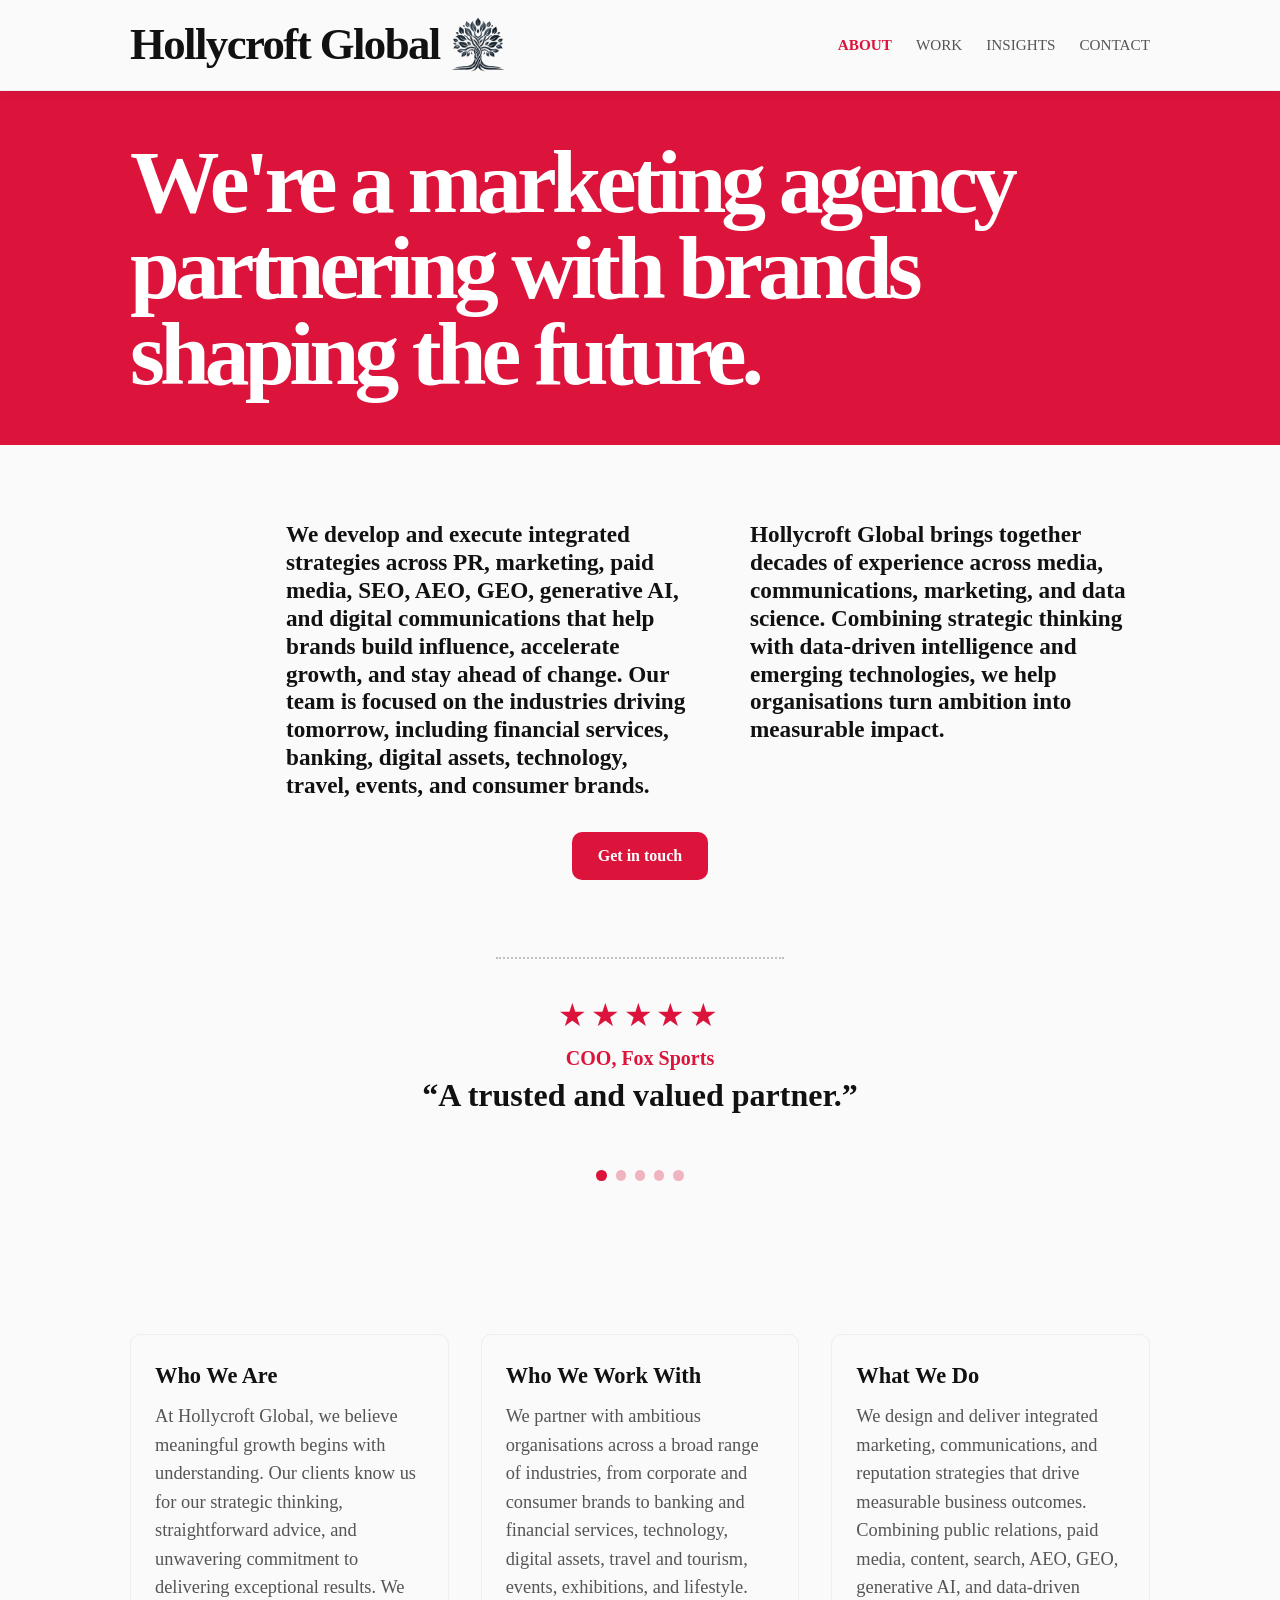
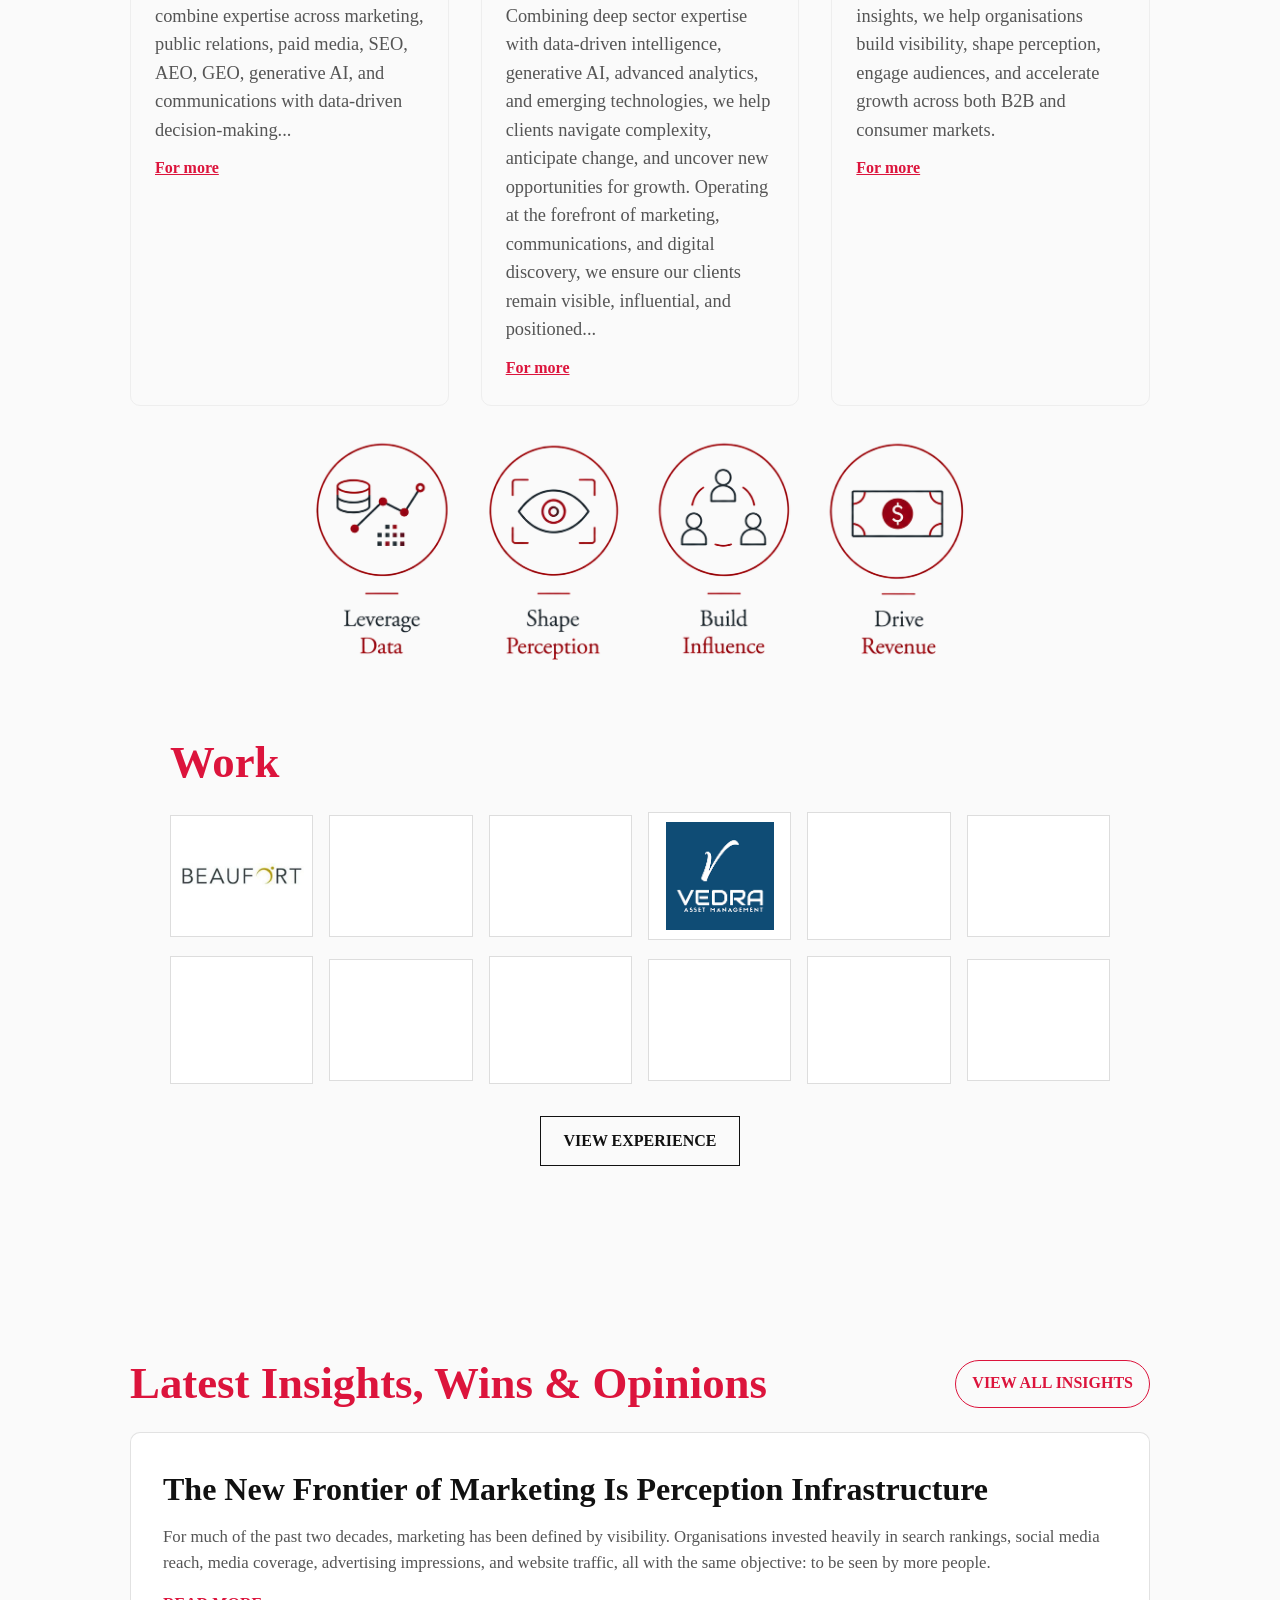
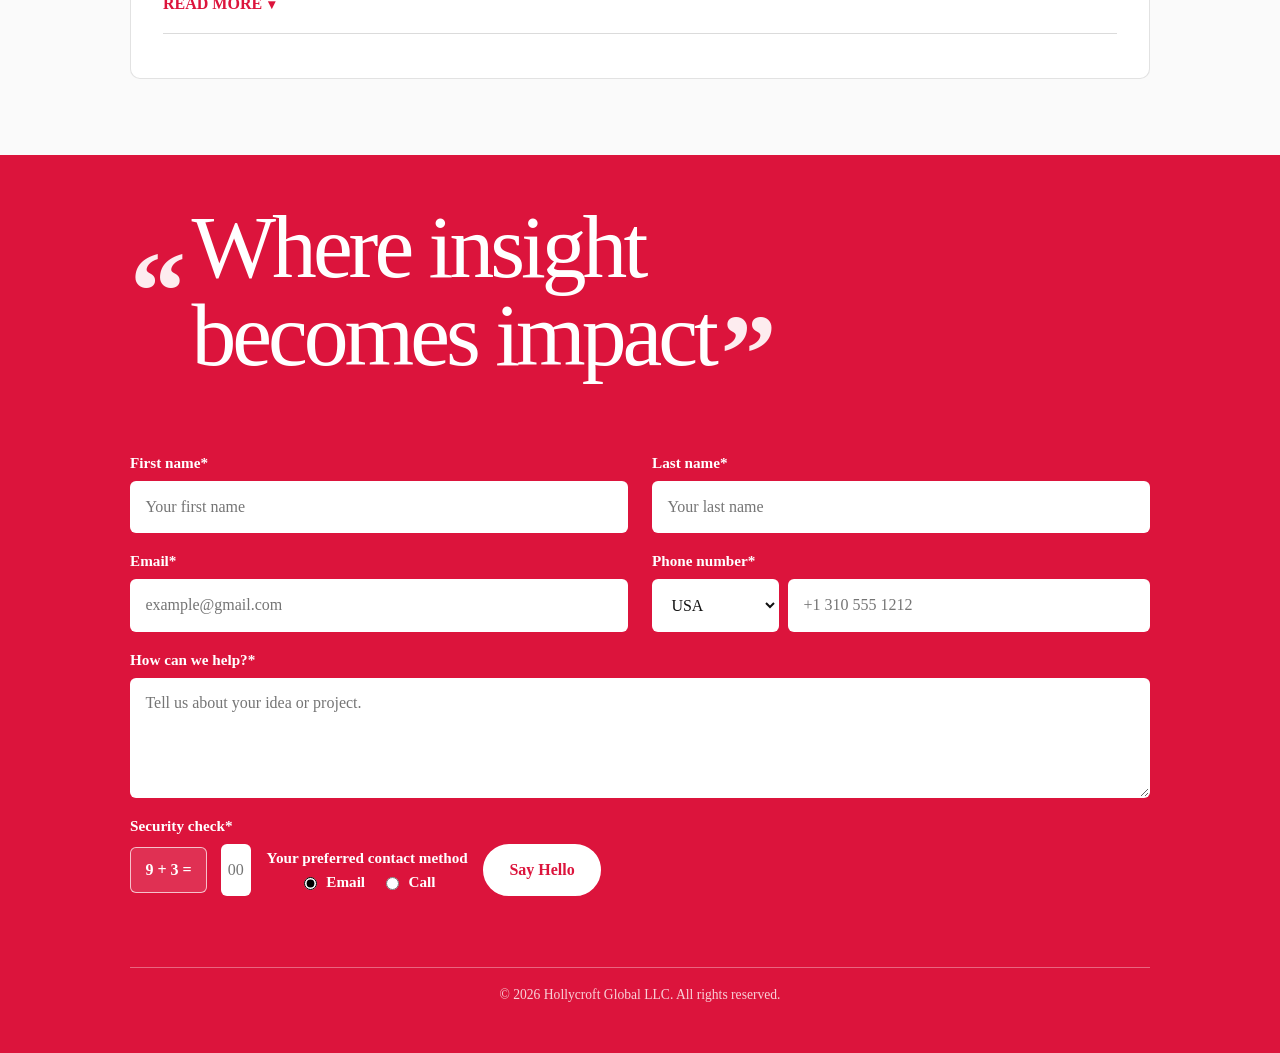
==== hollycroft-global-offline-code v.2/index.html @ d640f694 "Add files via upload" ====
<!doctype html>
<html lang="en">
<head>
  <meta charset="utf-8" />
  <meta name="viewport" content="width=device-width, initial-scale=1, viewport-fit=cover" />
  <meta name="referrer" content="strict-origin-when-cross-origin" />
  <meta http-equiv="X-Content-Type-Options" content="nosniff" />
  <meta http-equiv="Content-Security-Policy" content="default-src 'self'; script-src 'self'; style-src 'self' https://fonts.googleapis.com; font-src https://fonts.gstatic.com; img-src 'self' data:; connect-src 'self'; object-src 'none'; base-uri 'self'; form-action 'self'; frame-src 'none'; worker-src 'none';" />
  <meta name="robots" content="index,follow" />
  <title>Hollycroft Global</title>
  <meta name="description" content="Hollycroft Global is a marketing agency partnering with brands shaping the future." data-meta-content="pageDescription" />
  <link rel="preconnect" href="https://fonts.googleapis.com" />
  <link rel="preconnect" href="https://fonts.gstatic.com" crossorigin />
  <link href="https://fonts.googleapis.com/css2?family=Cormorant+Garamond:ital,wght@0,400;0,500;0,600;0,700;1,400;1,500;1,600;1,700&display=swap" rel="stylesheet" />

  <link rel="stylesheet" href="site.css" />
</head>
<body>

  <!-- ============ HEADER ============ -->
  <header class="site-header">
    <div class="container">
      <a href="#" class="wordmark">
        <span data-content="brandName">Hollycroft Global</span>
        <img class="wordmark-tree" src="tree-logo.png" alt="" />
      </a>
      <nav class="nav" aria-label="Primary">
        <a href="#top" data-content="nav.about" data-section-link="top">ABOUT</a>
        <a href="#work" data-content="nav.work" data-section-link="work">WORK</a>
        <a href="#insights" data-content="nav.insights" data-section-link="insights">INSIGHTS</a>
        <a href="#contact" data-content="nav.contact" data-section-link="contact">CONTACT</a>
      </nav>
    </div>
  </header>

  <!-- ============ HERO ============ -->
  <section class="section hero" id="top">
    <p class="hero-lead" data-content="hero.lead">We're a marketing agency partnering with brands shaping the future.</p>
    <div class="container">
      <div class="hero-details">
        <p data-content="hero.detailOne">We develop and execute integrated strategies across PR, marketing, paid media, SEO, AEO, GEO, generative AI, and digital communications that help brands build influence, accelerate growth, and stay ahead of change. Our team is focused on the industries driving tomorrow, including financial services, banking, digital assets, technology, travel, events, and consumer brands.</p>
        <p data-content="hero.detailTwo">Hollycroft Global brings together decades of experience across media, communications, marketing, and data science. Combining strategic thinking with data-driven intelligence and emerging technologies, we help organisations turn ambition into measurable impact.</p>
      </div>
      <a class="btn" href="#contact" data-content="buttons.getInTouch">Get in touch</a>
    </div>
  </section>

  <!-- ============ REVIEWS ============ -->
  <section class="section reviews" aria-label="Client reviews">
    <div class="review-viewport">
      <div class="review-track">
        <article class="review" data-review-index="0">
          <div class="review-stars" aria-label="5 out of 5 stars">★★★★★</div>
          <p class="review-attribution" data-review-field="attribution">COO, Fox Sports</p>
          <p class="review-text" data-review-field="quote">&ldquo;A trusted and valued partner.&rdquo;</p>
        </article>

        <article class="review" data-review-index="1">
          <div class="review-stars" aria-label="5 out of 5 stars">★★★★★</div>
          <p class="review-attribution" data-review-field="attribution">CEO, Bites Baking School</p>
          <p class="review-text" data-review-field="quote">&ldquo;Hollycroft Global elevated our brand exponentially through smart strategy and flawless execution.&rdquo;</p>
        </article>

        <article class="review" data-review-index="2">
          <div class="review-stars" aria-label="5 out of 5 stars">★★★★★</div>
          <p class="review-attribution" data-review-field="attribution">Global Sales Director, Maritim Hotels</p>
          <p class="review-text" data-review-field="quote">&ldquo;The gold standard in strategic communication.&rdquo;</p>
        </article>

        <article class="review" data-review-index="3">
          <div class="review-stars" aria-label="5 out of 5 stars">★★★★★</div>
          <p class="review-attribution" data-review-field="attribution">CMO, Uhuru Design</p>
          <p class="review-text" data-review-field="quote">&ldquo;They opened doors we couldn't have opened on our own.&rdquo;</p>
        </article>

        <article class="review" data-review-index="4">
          <div class="review-stars" aria-label="5 out of 5 stars">★★★★★</div>
          <p class="review-attribution" data-review-field="attribution">Founder, Celebration Creation</p>
          <p class="review-text" data-review-field="quote">&ldquo;We've worked with several agencies. Hollycroft Global is the best by far.&rdquo;</p>
        </article>
      </div>
    </div>

    <div class="review-dots" aria-label="Choose a review">
      <button class="review-dot" type="button" aria-label="Show review 1" aria-current="true"></button>
      <button class="review-dot" type="button" aria-label="Show review 2" aria-current="false"></button>
      <button class="review-dot" type="button" aria-label="Show review 3" aria-current="false"></button>
      <button class="review-dot" type="button" aria-label="Show review 4" aria-current="false"></button>
      <button class="review-dot" type="button" aria-label="Show review 5" aria-current="false"></button>
    </div>
  </section>

  <!-- ============ FEATURES (optional — delete this whole section if not needed) ============ -->
  <section class="section features">
    <div class="container">
      <div class="grid">
        <div class="card" data-card-index="0">
          <h3 data-card-field="title">Who We Are</h3>
          <p data-card-field="copy">At Hollycroft Global, we believe meaningful growth begins with understanding. Our clients know us for our strategic thinking, straightforward advice, and unwavering commitment to delivering exceptional results. We combine expertise across marketing, public relations, paid media, SEO, AEO, GEO, generative AI, and communications with data-driven decision-making...</p>
          <a class="card-more" href="#contact" data-content="buttons.forMore">For more</a>
        </div>
        <div class="card" data-card-index="1">
          <h3 data-card-field="title">Who We Work With</h3>
          <p data-card-field="copy">We partner with ambitious organisations across a broad range of industries, from corporate and consumer brands to banking and financial services, technology, digital assets, travel and tourism, events, exhibitions, and lifestyle. Combining deep sector expertise with data-driven intelligence, generative AI, advanced analytics, and emerging technologies, we help clients navigate complexity, anticipate change, and uncover new opportunities for growth. Operating at the forefront of marketing, communications, and digital discovery, we ensure our clients remain visible, influential, and positioned...</p>
          <a class="card-more" href="#contact" data-content="buttons.forMore">For more</a>
        </div>
        <div class="card" data-card-index="2">
          <h3 data-card-field="title">What We Do</h3>
          <p data-card-field="copy">We design and deliver integrated marketing, communications, and reputation strategies that drive measurable business outcomes. Combining public relations, paid media, content, search, AEO, GEO, generative AI, and data-driven insights, we help organisations build visibility, shape perception, engage audiences, and accelerate growth across both B2B and consumer markets.</p>
          <a class="card-more" href="#contact" data-content="buttons.forMore">For more</a>
        </div>
      </div>
    </div>
  </section>

  <!-- ============ STRATEGY GRAPHIC ============ -->
  <section class="strategy-graphic" aria-label="How Hollycroft Global creates impact">
    <img src="strategy-pillars.png" alt="Leverage Data, Shape Perception, Build Influence, Drive Revenue" />
  </section>

  <!-- ============ WORK LOGOS ============ -->
  <section class="section work-showcase" id="work" aria-labelledby="work-showcase-title">
    <div class="container">
      <div class="work-card">
        <h2 class="work-heading" id="work-showcase-title" data-content="work.heading">Work</h2>
        <div class="brand-grid" id="brand-grid" aria-label="Selected brand logos"></div>
        <button class="experience-toggle" id="experience-toggle" type="button" aria-expanded="false" aria-controls="brand-grid" data-content="buttons.viewExperience" hidden>VIEW EXPERIENCE</button>
      </div>

      <div class="case-studies-card">
        <div class="case-studies-grid" id="case-studies-grid" aria-label="Case study thumbnails"></div>
      </div>
    </div>
  </section>

  <!-- ============ INSIGHTS ============ -->
  <section class="section insights" id="insights">
    <div class="container">
      <div class="insights-header">
        <h2 class="insights-heading" data-content="insights.heading">Latest insights, wins &amp; opinions</h2>
        <button class="insights-pill insights-toggle" type="button" aria-expanded="false" aria-controls="insights-list" data-content="buttons.viewAllInsights">VIEW ALL INSIGHTS</button>
      </div>

      <div class="insights-list" id="insights-list">
        <article class="insights-card" data-insight-index="0">
          <h3 data-insight-field="title"></h3>
          <p data-insight-field="preview"></p>
          <p class="insights-expanded" id="insight-1" data-insight-field="expanded" hidden></p>
          <button class="insights-more" type="button" aria-expanded="false" aria-controls="insight-1" data-read-more-button>READ MORE</button>
          <div class="insights-meta" data-insight-field="meta"></div>
        </article>

        <article class="insights-card additional-insight" data-insight-index="1" hidden>
          <h3 data-insight-field="title"></h3>
          <p data-insight-field="preview"></p>
          <p class="insights-expanded" id="insight-2" data-insight-field="expanded" hidden></p>
          <button class="insights-more" type="button" aria-expanded="false" aria-controls="insight-2" data-read-more-button>READ MORE</button>
          <div class="insights-meta" data-insight-field="meta"></div>
        </article>

        <article class="insights-card additional-insight" data-insight-index="2" hidden>
          <h3 data-insight-field="title"></h3>
          <p data-insight-field="preview"></p>
          <p class="insights-expanded" id="insight-3" data-insight-field="expanded" hidden></p>
          <button class="insights-more" type="button" aria-expanded="false" aria-controls="insight-3" data-read-more-button>READ MORE</button>
          <div class="insights-meta" data-insight-field="meta"></div>
        </article>

        <article class="insights-card additional-insight" data-insight-index="3" hidden>
          <h3 data-insight-field="title"></h3>
          <p data-insight-field="preview"></p>
          <p class="insights-expanded" id="insight-4" data-insight-field="expanded" hidden></p>
          <button class="insights-more" type="button" aria-expanded="false" aria-controls="insight-4" data-read-more-button>READ MORE</button>
          <div class="insights-meta" data-insight-field="meta"></div>
        </article>

        <article class="insights-card additional-insight" data-insight-index="4" hidden>
          <h3 data-insight-field="title"></h3>
          <p data-insight-field="preview"></p>
          <p class="insights-expanded" id="insight-5" data-insight-field="expanded" hidden></p>
          <button class="insights-more" type="button" aria-expanded="false" aria-controls="insight-5" data-read-more-button>READ MORE</button>
          <div class="insights-meta" data-insight-field="meta"></div>
        </article>
      </div>
    </div>
  </section>

  <!-- ============ FOOTER ============ -->
  <footer class="site-footer" id="contact">
    <div class="container">
      <div class="contact-quote">
        <span class="quote-mark" aria-hidden="true">&ldquo;</span>
        <h2 class="contact-heading"><span data-content="contact.headingLineOne">Where insight</span><br /><span data-content="contact.headingLineTwo">becomes impact</span></h2>
        <span class="quote-mark quote-close" aria-hidden="true">&rdquo;</span>
      </div>

      <form class="contact-form" name="contact" method="post" action="/thank-you.html" data-netlify="true" netlify-honeypot="website">
        <input type="hidden" name="form-name" value="contact" />
        <div class="form-field honeypot-field" aria-hidden="true">
          <label for="website">Website</label>
          <input id="website" name="website" type="text" tabindex="-1" autocomplete="off" />
        </div>

        <div class="form-field">
          <label for="first-name" data-content="contact.firstNameLabel">First name*</label>
          <input id="first-name" name="first-name" type="text" autocomplete="given-name" placeholder="Your first name" data-placeholder-content="contact.firstNamePlaceholder" maxlength="80" required />
        </div>

        <div class="form-field">
          <label for="last-name" data-content="contact.lastNameLabel">Last name*</label>
          <input id="last-name" name="last-name" type="text" autocomplete="family-name" placeholder="Your last name" data-placeholder-content="contact.lastNamePlaceholder" maxlength="80" required />
        </div>

        <div class="form-field">
          <label for="email" data-content="contact.emailLabel">Email*</label>
          <input id="email" name="email" type="email" autocomplete="email" placeholder="example@gmail.com" data-placeholder-content="contact.emailPlaceholder" maxlength="254" required />
        </div>

        <div class="form-field">
          <label for="phone" data-content="contact.phoneLabel">Phone number*</label>
          <div class="phone-row">
            <label class="screen-reader-text" for="phone-country" data-content="contact.phoneCountryLabel">Country</label>
            <select id="phone-country" name="phone-country" aria-label="Phone country">
              <option value="USA" data-content="contact.phoneUsaOption">USA</option>
              <option value="UK" data-content="contact.phoneUkOption">UK</option>
            </select>
            <input id="phone" name="phone" type="tel" autocomplete="tel" placeholder="+1 310 555 1212" data-placeholder-content="contact.phonePlaceholder" maxlength="40" required />
          </div>
        </div>

        <div class="form-field form-field-full">
          <label for="message" data-content="contact.messageLabel">How can we help?*</label>
          <textarea id="message" name="message" placeholder="Tell us about your idea or project." data-placeholder-content="contact.messagePlaceholder" maxlength="5000" required></textarea>
        </div>

        <div class="form-field captcha-field">
          <label for="captcha-answer" data-content="contact.captchaLabel">Security check*</label>
          <div class="captcha-row">
            <span class="captcha-question" id="captcha-question" aria-live="polite"></span>
            <input class="captcha-answer" id="captcha-answer" name="security-check" type="tel" inputmode="numeric" pattern="[0-9]{1,2}" maxlength="2" size="2" autocomplete="off" placeholder="00" data-placeholder-content="contact.captchaPlaceholder" required />
            <div class="contact-actions">
              <fieldset class="contact-method">
                <legend data-content="contact.preferredMethodLabel">Your preferred contact method</legend>
                <label><input type="radio" name="preferred-contact-method" value="email" checked /> <span data-content="contact.emailOption">Email</span></label>
                <label><input type="radio" name="preferred-contact-method" value="call" /> <span data-content="contact.callOption">Call</span></label>
              </fieldset>

              <button class="contact-submit" id="contact-submit" type="button" data-content="buttons.submit">Say Hello</button>
            </div>
          </div>
          <p class="captcha-error" id="captcha-error" hidden data-content="contact.captchaError">Please answer the security check correctly.</p>
        </div>

        <p class="form-status" id="form-status" role="status" aria-live="polite"></p>
      </form>

      <p class="footer-meta">&copy; <span id="year"></span> <span data-content="legalName">Hollycroft Global LLC</span>. All rights reserved.</p>
    </div>
  </footer>

  <script src="site-content.js" defer></script>
  <script src="app.js" defer></script>
</body>
</html>
---- hollycroft-global-offline-code v.2/site.css ----
/* =========================================================
   DESIGN TOKENS — change these to re-skin the whole page.
   ========================================================= */
:root {
  --bg:            #fafafa;
  --ink:           #111111;
  --muted:         #555555;
  --accent:        #dc143c;   /* crimson */
  --accent-hover:  #a8102f;
  --footer-bg:     #dc143c;   /* crimson */
  --footer-ink:    #ffffff;
  --max-width:     1100px;
  --pad-x:         clamp(1rem, 4vw, 2.5rem);
  --radius:        10px;
  --font:          "Cormorant Garamond", Garamond, Georgia, serif;
}

/* =========================================================
   RESET / BASE
   ========================================================= */
*, *::before, *::after { box-sizing: border-box; }
html, body { margin: 0; padding: 0; }
html { -webkit-text-size-adjust: 100%; scroll-behavior: smooth; }
[id] { scroll-margin-top: 6.5rem; }
body {
  font-family: var(--font);
  color: var(--ink);
  background: var(--bg);
  line-height: 1.55;
  min-height: 100vh;
  display: flex;
  flex-direction: column;
  overflow-x: hidden;
}
img { max-width: 100%; height: auto; display: block; }
a { color: inherit; }
.screen-reader-text {
  position: absolute;
  width: 1px;
  height: 1px;
  padding: 0;
  margin: -1px;
  overflow: hidden;
  clip: rect(0, 0, 0, 0);
  white-space: nowrap;
  border: 0;
}

/* Reusable centered container */
.container {
  width: 100%;
  max-width: var(--max-width);
  margin: 0 auto;
  padding-left: var(--pad-x);
  padding-right: var(--pad-x);
}

/* Full-bleed section helper (color fills 100% viewport width) */
.section {
  width: 100%;
  padding-top: clamp(2.5rem, 6vw, 5rem);
  padding-bottom: clamp(2.5rem, 6vw, 5rem);
}

/* =========================================================
   HEADER / NAV  (remove the whole <header> to delete)
   ========================================================= */
.site-header {
  position: sticky;
  top: 0;
  z-index: 1000;
  width: 100%;
  padding: 1rem 0;
  border-bottom: 1px solid #eee;
  background: var(--bg);
  box-shadow: 0 2px 10px rgba(17, 17, 17, 0.06);
}
.site-header .container {
  display: flex;
  align-items: center;
  justify-content: space-between;
  gap: 1rem;
  flex-wrap: wrap;
}
.wordmark {
  display: inline-flex;
  align-items: center;
  gap: 0.6rem;
  font-weight: 700;
  font-size: clamp(1.75rem, 4vw, 2.8rem);
  letter-spacing: -0.035em;
  line-height: 1;
  text-decoration: none;
}
.wordmark-tree {
  width: clamp(2.4rem, 5vw, 3.6rem);
  height: auto;
  flex: 0 0 auto;
}
.nav {
  display: flex;
  gap: clamp(0.75rem, 2vw, 1.5rem);
  flex-wrap: wrap;
}
.nav a {
  text-decoration: none;
  color: var(--muted);
  font-size: 0.95rem;
}
.nav a:hover { color: var(--accent); }
.nav a[aria-current="location"] {
  color: var(--accent);
  font-weight: 700;
}

/* =========================================================
   HERO  (remove the whole <section class="hero"> to delete)
   ========================================================= */
.hero-lead {
  margin: 0;
  padding: clamp(1.5rem, 4vw, 3rem) max(var(--pad-x), calc((100vw - var(--max-width)) / 2 + var(--pad-x)));
  color: #fff;
  background: var(--accent);
  font-size: clamp(3rem, 7vw, 6.2rem);
  font-weight: 600;
  letter-spacing: -0.055em;
  line-height: 0.96;
}
.hero { padding-top: 0; }
.hero-details {
  display: grid;
  grid-template-columns: repeat(2, minmax(0, 1fr));
  gap: clamp(1.5rem, 5vw, 4rem);
  max-width: 54rem;
  margin: clamp(2.5rem, 6vw, 5rem) 0 0 auto;
}
.hero-details p {
  margin: 0;
  color: var(--ink);
  font-size: clamp(1.15rem, 2vw, 1.45rem);
  font-weight: 600;
  line-height: 1.2;
}
.hero .btn {
  display: table;
  margin: 2rem auto 0;
}
.btn {
  display: inline-block;
  background: var(--accent);
  color: #fff;
  text-decoration: none;
  padding: 0.9rem 1.6rem;
  border-radius: var(--radius);
  font-weight: 600;
  font-size: 1rem;
  transition: background-color 0.15s ease;
  min-height: 44px;       /* touch target */
  line-height: 1.2;
}
.btn:hover, .btn:focus-visible { background: var(--accent-hover); }
.btn:focus-visible { outline: 3px solid #000; outline-offset: 2px; }

/* =========================================================
   REVIEWS
   ========================================================= */
.reviews {
  overflow: hidden;
  padding-top: 0;
  text-align: center;
}
.reviews::before {
  content: "";
  display: block;
  width: min(18rem, 70%);
  margin: 0 auto clamp(1.5rem, 4vw, 2.5rem);
  border-top: 2px dotted rgba(17, 17, 17, 0.25);
}
.review-viewport { overflow: hidden; }
.review-track {
  display: flex;
  transition: transform 0.65s ease;
}
.review {
  flex: 0 0 100%;
  padding: 0 var(--pad-x);
}
.review-stars {
  margin-bottom: 0.75rem;
  color: var(--accent);
  font-size: clamp(1.5rem, 4vw, 2rem);
  letter-spacing: 0.12em;
  line-height: 1;
}
.review-attribution {
  margin: 0 auto 0.35rem;
  color: var(--accent);
  font-size: clamp(1rem, 2.4vw, 1.25rem);
  font-weight: 700;
}
.review-text {
  max-width: 52rem;
  margin: 0 auto;
  font-size: clamp(1.45rem, 3.5vw, 2rem);
  font-weight: 700;
  line-height: 1.05;
}
.review-dots {
  display: flex;
  justify-content: center;
  gap: 0.55rem;
  margin-top: 1.5rem;
}
.review-dot {
  width: 0.65rem;
  height: 0.65rem;
  border: 0;
  border-radius: 50%;
  padding: 0;
  background: rgba(220, 20, 60, 0.3);
  cursor: pointer;
}
.review-dot[aria-current="true"] { background: var(--accent); }
.review-dot:focus-visible {
  outline: 2px solid var(--accent);
  outline-offset: 3px;
}

/* =========================================================
   FEATURES  (remove the whole <section class="features"> to delete)
   ========================================================= */
.features { background: var(--bg); }
.features { padding-bottom: 0; }
.grid {
  display: grid;
  grid-template-columns: repeat(auto-fit, minmax(min(260px, 100%), 1fr));
  gap: clamp(1rem, 3vw, 2rem);
}
.card {
  background: var(--bg);
  border: 1px solid #eee;
  border-radius: var(--radius);
  padding: 1.5rem;
}
.card h3 { margin: 0 0 0.5rem; font-size: 1.4rem; }
.card p  { margin: 0; color: var(--muted); font-size: 1.15rem; }
.card p + p { margin-top: 1rem; }
.card-more {
  display: inline-block;
  margin-top: 0.75rem;
  color: var(--accent);
  font-weight: 700;
}
.strategy-graphic {
  width: 100%;
  padding: 0 var(--pad-x) 1rem;
  background: var(--bg);
}
.strategy-graphic img {
  width: 100%;
  max-width: 700px;
  height: auto;
  margin: 0 auto;
}

/* =========================================================
   WORK LOGOS
   ========================================================= */
.work-showcase {
  padding-top: 0;
}
.work-card {
  padding: clamp(1.5rem, 4vw, 2.5rem);
  background: transparent;
  text-align: center;
}
.work-heading {
  margin: 0;
  color: var(--accent);
  font-size: clamp(1.8rem, 4vw, 2.8rem);
  line-height: 1;
  text-align: left;
}
.brand-grid {
  display: grid;
  grid-template-columns: repeat(6, minmax(0, 1fr));
  align-items: center;
  gap: clamp(0.65rem, 1.5vw, 1rem);
  margin-top: 1.75rem;
}
.brand-logo {
  display: grid;
  min-height: 122px;
  place-items: center;
  border: 1px solid rgba(17, 17, 17, 0.14);
  border-radius: 0;
  padding: 0.55rem;
  background: #fff;
}
.brand-logo[hidden] {
  display: none;
}
.brand-logo img {
  width: 100%;
  height: 96px;
  max-width: 100%;
  object-fit: contain;
}
.brand-logo img[src$="payexpo.png"],
.brand-logo img[src$="vedra-asset-management.png"],
.brand-logo img[src$="zeiss.png"],
.brand-logo img[src$="imex.png"],
.brand-logo img[src$="imo.png"] {
  height: 108px;
}
.brand-logo img[src$="beaufort-logo.jpg"],
.brand-logo img[src$="ambrosetti.png"],
.brand-logo img[src$="simplyhealth.png"],
.brand-logo img[src$="fox-sports.png"],
.brand-logo img[src$="maritim-hotels.png"],
.brand-logo img[src$="prepay-solutions.webp"],
.brand-logo img[src$="bites.png"],
.brand-logo img[src$="teleperformance.png"],
.brand-logo img[src$="uhuru-design.png"],
.brand-logo img[src$="everything-environmental.jpeg"],
.brand-logo img[src$="ad-finem.png"],
.brand-logo img[src$="signavio.png"],
.brand-logo img[src$="saudi-exhibition-convention-bureau.png"],
.brand-logo img[src$="world-of-learning.png"] {
  height: 86px;
}
.brand-logo img[src$="central-working.png"] {
  height: 112px;
}
.experience-toggle {
  display: table;
  margin: 2rem auto 0;
  border: 1px solid var(--ink);
  padding: 0.75rem 1.4rem;
  color: var(--ink);
  background: transparent;
  font: inherit;
  font-weight: 700;
  cursor: pointer;
}
.experience-toggle:hover,
.experience-toggle:focus-visible {
  color: #fff;
  background: var(--accent);
  border-color: var(--accent);
}
.experience-toggle:focus-visible {
  outline: 3px solid var(--accent);
  outline-offset: 3px;
}
.brand-empty {
  margin: 1.5rem 0 0;
  color: var(--muted);
  font-style: italic;
}
.case-studies-card {
  margin-top: 0;
  padding: 0;
  background: transparent;
}
.case-studies-heading {
  margin: 0;
  color: var(--accent);
  font-size: clamp(2rem, 5vw, 3.3rem);
  line-height: 1;
  text-align: center;
}
.case-studies-intro {
  margin: 0.55rem 0 0;
  color: var(--muted);
  font-size: clamp(1.1rem, 2vw, 1.35rem);
  text-align: center;
}
.case-studies-grid {
  display: grid;
  grid-template-columns: repeat(auto-fit, minmax(min(220px, 100%), 1fr));
  gap: clamp(0.75rem, 2vw, 1.25rem);
  margin-top: 1.75rem;
}
.case-study {
  position: relative;
  min-height: 230px;
  overflow: hidden;
  border-radius: 22px;
  background: var(--bg);
}
.case-study img {
  width: 100%;
  height: 100%;
  min-height: 230px;
  object-fit: cover;
  transition: transform 0.25s ease;
}
.case-study:hover img,
.case-study:focus-visible img {
  transform: scale(1.04);
}
.case-study-label {
  position: absolute;
  inset: auto 0 0;
  padding: 1rem;
  color: #fff;
  background: linear-gradient(transparent, rgba(17, 17, 17, 0.86));
  font-size: 1.35rem;
  font-weight: 700;
  line-height: 1.05;
}
.case-study:focus-visible {
  outline: 3px solid var(--accent);
  outline-offset: 3px;
}
.case-studies-empty {
  margin: 1.5rem 0 0;
  color: var(--muted);
  font-style: italic;
  text-align: center;
}

/* =========================================================
   INSIGHTS
   ========================================================= */
.insights {
  background: var(--bg);
  color: var(--ink);
}
.insights-header {
  display: flex;
  align-items: center;
  justify-content: space-between;
  gap: 1rem;
  margin-bottom: 1.5rem;
}
.insights-heading {
  margin: 0;
  color: var(--accent);
  font-size: clamp(1.8rem, 4vw, 2.8rem);
  line-height: 1;
}
.insights-pill {
  display: inline-block;
  border: 1px solid var(--accent);
  border-radius: 999px;
  padding: 0.65rem 1rem;
  color: var(--accent);
  background: transparent;
  font: inherit;
  font-weight: 700;
  text-decoration: none;
  cursor: pointer;
}
.insights-card {
  border: 1px solid rgba(17, 17, 17, 0.12);
  border-radius: var(--radius);
  padding: clamp(1.25rem, 4vw, 2rem);
  color: var(--ink);
  background: #fff;
}
.insights-list {
  display: grid;
  gap: 1rem;
}
.insights-card h3 {
  margin: 0 0 0.6rem;
  font-size: clamp(1.4rem, 3vw, 2rem);
}
.insights-card p {
  max-width: 62rem;
  margin: 0;
  color: var(--muted);
  font-size: 1.05rem;
}
.insights-more {
  display: inline-flex;
  align-items: center;
  gap: 0.35rem;
  margin-top: 1rem;
  border: 0;
  padding: 0;
  color: var(--accent);
  background: transparent;
  font: inherit;
  font-weight: 700;
  cursor: pointer;
}
.insights-more:hover,
.insights-more:focus-visible { text-decoration: underline; }
.insights-more::after {
  content: "\25BE";
  display: inline-block;
  font-size: 0.85em;
  transition: transform 0.2s ease;
}
.insights-more[aria-expanded="true"]::after { transform: rotate(180deg); }
.insights-expanded {
  margin-top: 0.8rem !important;
  padding-top: 0.8rem;
  border-top: 1px solid rgba(17, 17, 17, 0.15);
  white-space: pre-line;
}
.insights-meta {
  margin-top: 1rem;
  padding-top: 0.75rem;
  border-top: 1px solid rgba(17, 17, 17, 0.15);
  color: var(--muted);
  font-size: 0.9rem;
}

/* =========================================================
   FOOTER  (crimson, full width)
   ========================================================= */
.site-footer {
  width: 100%;
  background: var(--footer-bg);
  color: var(--footer-ink);
  margin-top: auto;            /* pin to bottom on short pages */
  padding: clamp(2rem, 5vw, 3rem) 0;
}
.site-footer a { color: var(--footer-ink); text-decoration: underline; }
.contact-quote {
  display: inline-flex;
  align-items: center;
  gap: 0.35rem;
  margin-bottom: clamp(1.75rem, 4vw, 3rem);
}
.quote-mark {
  color: rgba(255, 255, 255, 0.92);
  font-family: var(--font);
  font-size: clamp(4rem, 10vw, 7rem);
  font-weight: 700;
  line-height: 0.45;
}
.quote-close {
  align-self: flex-end;
}
.contact-heading {
  max-width: 48rem;
  margin: 0;
  color: #fff;
  font-size: clamp(2.8rem, 7vw, 5.8rem);
  font-weight: 400;
  letter-spacing: -0.045em;
  line-height: 0.98;
}
.contact-form {
  display: grid;
  grid-template-columns: repeat(2, minmax(0, 1fr));
  gap: 1rem 1.5rem;
  margin-top: 1.5rem;
}
.form-field {
  display: grid;
  gap: 0.4rem;
}
.honeypot-field {
  position: absolute;
  left: -10000px;
  width: 1px;
  height: 1px;
  overflow: hidden;
}
.form-field-full { grid-column: 1 / -1; }
.form-field label,
.contact-method legend {
  font-weight: 600;
  font-size: 0.95rem;
}
.form-field input:not(.captcha-answer),
.form-field select,
.form-field textarea {
  width: 100%;
  border: 1px solid rgba(255, 255, 255, 0.7);
  border-radius: 6px;
  padding: 0.8rem 0.9rem;
  color: var(--ink);
  background: #fff;
  font: inherit;
}
.form-field textarea {
  min-height: 120px;
  resize: vertical;
}
.phone-row {
  display: grid;
  grid-template-columns: minmax(5.5rem, 0.35fr) minmax(0, 1fr);
  gap: 0.6rem;
}
.captcha-field {
  grid-column: 1 / -1;
  align-self: start;
}
.captcha-row {
  display: flex;
  align-items: center;
  justify-content: start;
  flex-wrap: wrap;
  gap: 0.25rem 0.85rem;
}
.captcha-question {
  display: inline-flex;
  align-items: center;
  justify-content: center;
  width: max-content;
  min-width: 4.6rem;
  border: 1px solid rgba(255, 255, 255, 0.7);
  border-radius: 6px;
  padding: 0.8rem 0.9rem;
  background: rgba(255, 255, 255, 0.12);
  font-weight: 700;
  line-height: 1.2;
}
.captcha-error {
  margin: 0;
  color: #fff;
  font-weight: 700;
}
.captcha-answer,
#captcha-answer {
  flex: 0 0 calc(2ch + 0.9rem) !important;
  inline-size: calc(2ch + 0.9rem) !important;
  width: calc(2ch + 0.9rem) !important;
  min-inline-size: calc(2ch + 0.9rem) !important;
  max-inline-size: calc(2ch + 0.9rem) !important;
  min-width: calc(2ch + 0.9rem) !important;
  max-width: calc(2ch + 0.9rem) !important;
  border: 1px solid rgba(255, 255, 255, 0.7);
  border-radius: 6px;
  padding: 0.8rem 0.35rem;
  color: var(--ink);
  background: #fff;
  font: inherit;
  text-align: center;
  appearance: textfield;
  -moz-appearance: textfield;
}
.captcha-answer::-webkit-outer-spin-button,
.captcha-answer::-webkit-inner-spin-button,
#captcha-answer::-webkit-outer-spin-button,
#captcha-answer::-webkit-inner-spin-button,
input[name="security-check"]::-webkit-outer-spin-button,
input[name="security-check"]::-webkit-inner-spin-button {
  margin: 0;
  appearance: none !important;
  -webkit-appearance: none !important;
}
.form-field input:focus,
.form-field select:focus,
.form-field textarea:focus {
  outline: 3px solid #fff;
  outline-offset: 2px;
}
.contact-actions {
  display: flex;
  align-items: center;
  gap: 0.85rem;
}
.contact-method {
  display: flex;
  align-items: center;
  justify-content: center;
  gap: 1rem;
  border: 0;
  margin: 0;
  padding: 0;
  text-align: center;
}
.contact-method legend {
  width: auto;
  margin: 0;
}
.contact-method label {
  display: inline-flex;
  align-items: center;
  gap: 0.4rem;
}
.contact-method input { accent-color: #000; }
.contact-submit {
  justify-self: center;
  border: 2px solid #fff;
  border-radius: 999px;
  padding: 0.75rem 1.5rem;
  color: var(--footer-bg);
  background: #fff;
  font: inherit;
  font-weight: 700;
  cursor: pointer;
  transition: background-color 0.15s ease, color 0.15s ease;
}
.contact-submit:hover,
.contact-submit:focus-visible {
  color: #fff;
  background: transparent;
}
.contact-submit:focus-visible {
  outline: 3px solid #fff;
  outline-offset: 3px;
}
.contact-submit:disabled {
  cursor: wait;
  opacity: 0.7;
}
.form-status {
  grid-column: 1 / -1;
  min-height: 1.4rem;
  margin: 0;
  font-weight: 700;
  text-align: center;
}
.footer-meta {
  margin: 2rem 0 0;
  padding-top: 1rem;
  border-top: 1px solid rgba(255, 255, 255, 0.35);
  color: rgba(255, 255, 255, 0.8);
  font-size: 0.85rem;
  text-align: center;
}

/* =========================================================
   THANK YOU PAGE
   ========================================================= */
.thank-you-page {
  flex: 1;
  display: flex;
}
.thank-you-section {
  flex: 1;
  display: flex;
  align-items: center;
  background: var(--bg);
}
.thank-you-card {
  padding-top: clamp(4rem, 10vw, 8rem);
  padding-bottom: clamp(4rem, 10vw, 8rem);
}
.thank-you-kicker {
  margin: 0 0 0.8rem;
  color: var(--accent);
  font-size: clamp(1.25rem, 3vw, 1.75rem);
  font-weight: 700;
}
.thank-you-card h1 {
  margin: 0;
  color: var(--ink);
  font-size: clamp(4rem, 14vw, 9rem);
  line-height: 0.9;
  letter-spacing: -0.06em;
}
.thank-you-card p:not(.thank-you-kicker) {
  max-width: 34rem;
  margin: 1.5rem 0 2rem;
  color: var(--ink);
  font-size: clamp(1.35rem, 3vw, 2rem);
  line-height: 1.25;
}

/* =========================================================
   MOBILE TWEAKS
   ========================================================= */
@media (max-width: 600px) {
  .site-header .container { justify-content: center; text-align: center; }
  .nav { justify-content: center; width: 100%; }
  .hero-details { grid-template-columns: 1fr; }
  .brand-grid { grid-template-columns: repeat(2, minmax(0, 1fr)); }
  .insights-header { align-items: flex-start; flex-direction: column; }
  .contact-form { grid-template-columns: 1fr; }
  .form-field-full { grid-column: auto; }
  .phone-row { grid-template-columns: 1fr; }
  .captcha-field,
  .contact-actions { grid-column: auto; }
  .contact-actions { justify-items: center; }
  .contact-method { justify-content: center; }
}

@media (prefers-reduced-motion: reduce) {
  html { scroll-behavior: auto; }
  * { transition: none !important; animation: none !important; }
}
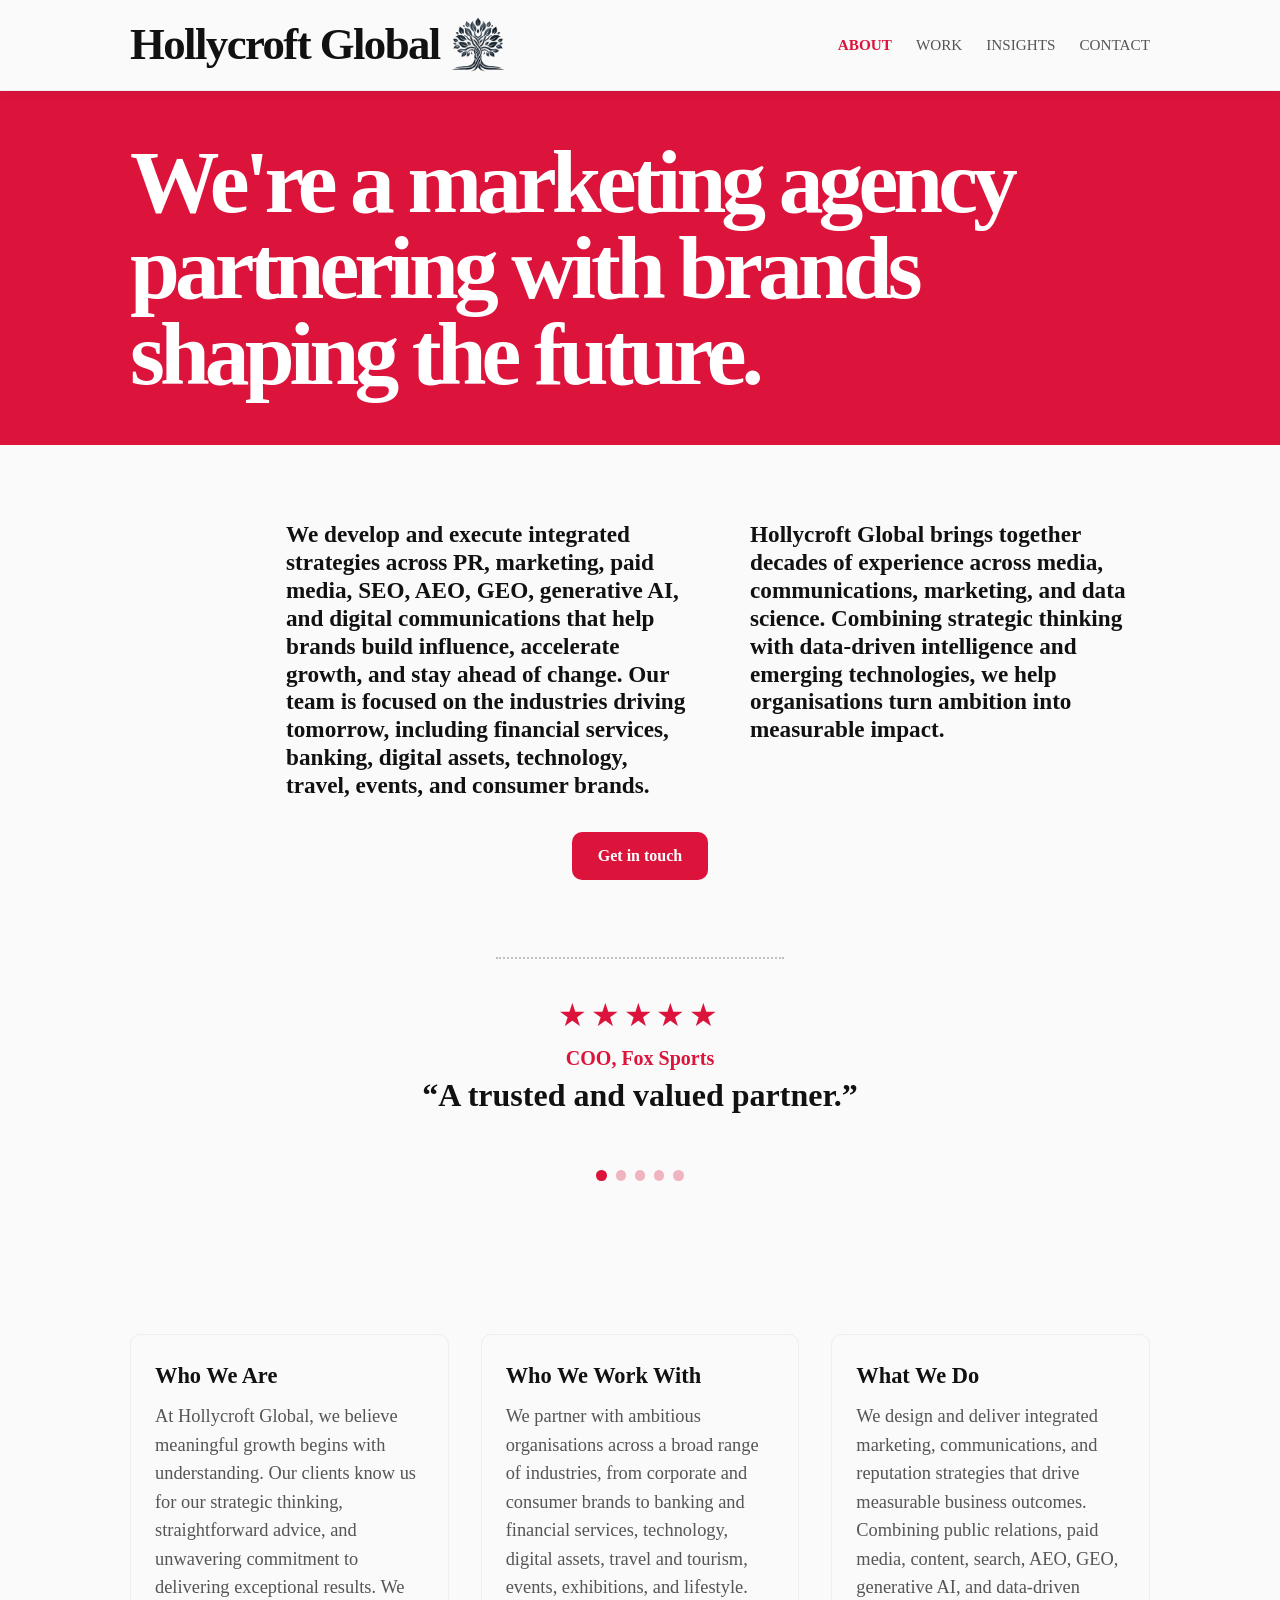
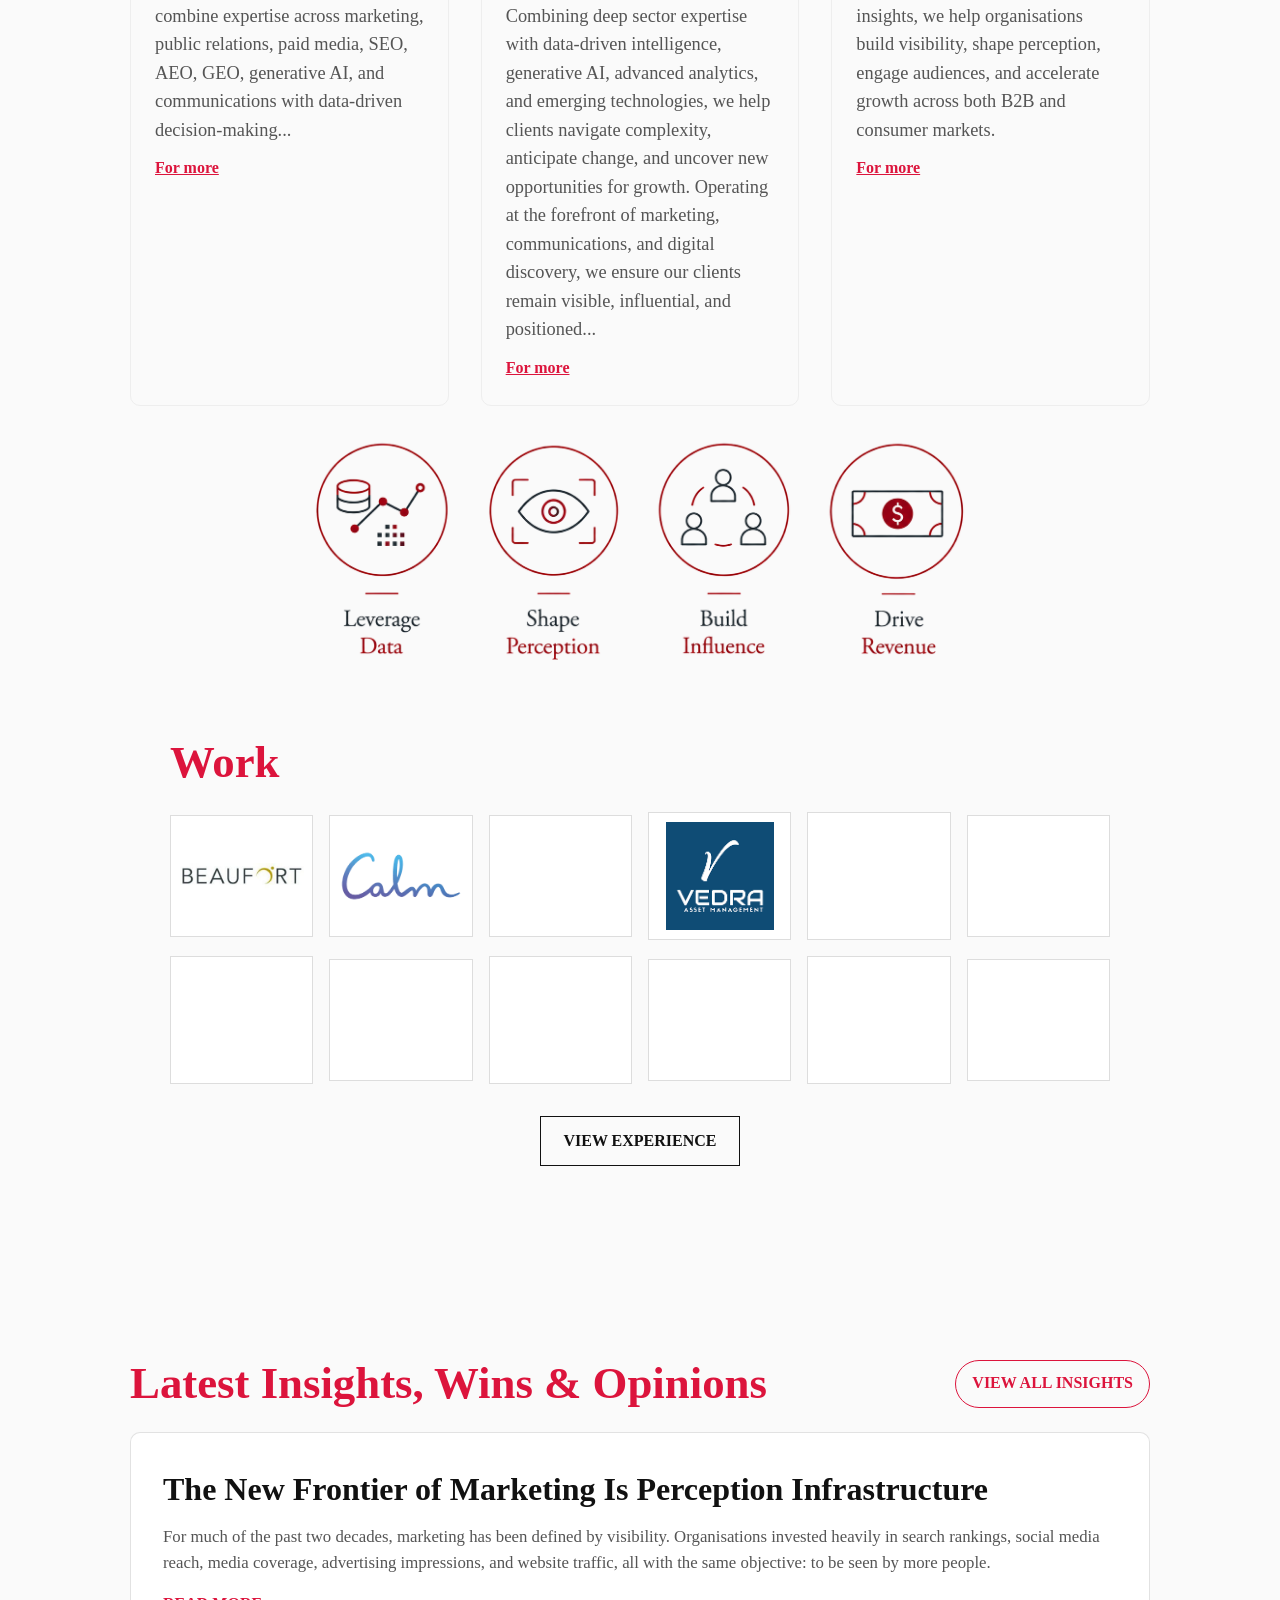
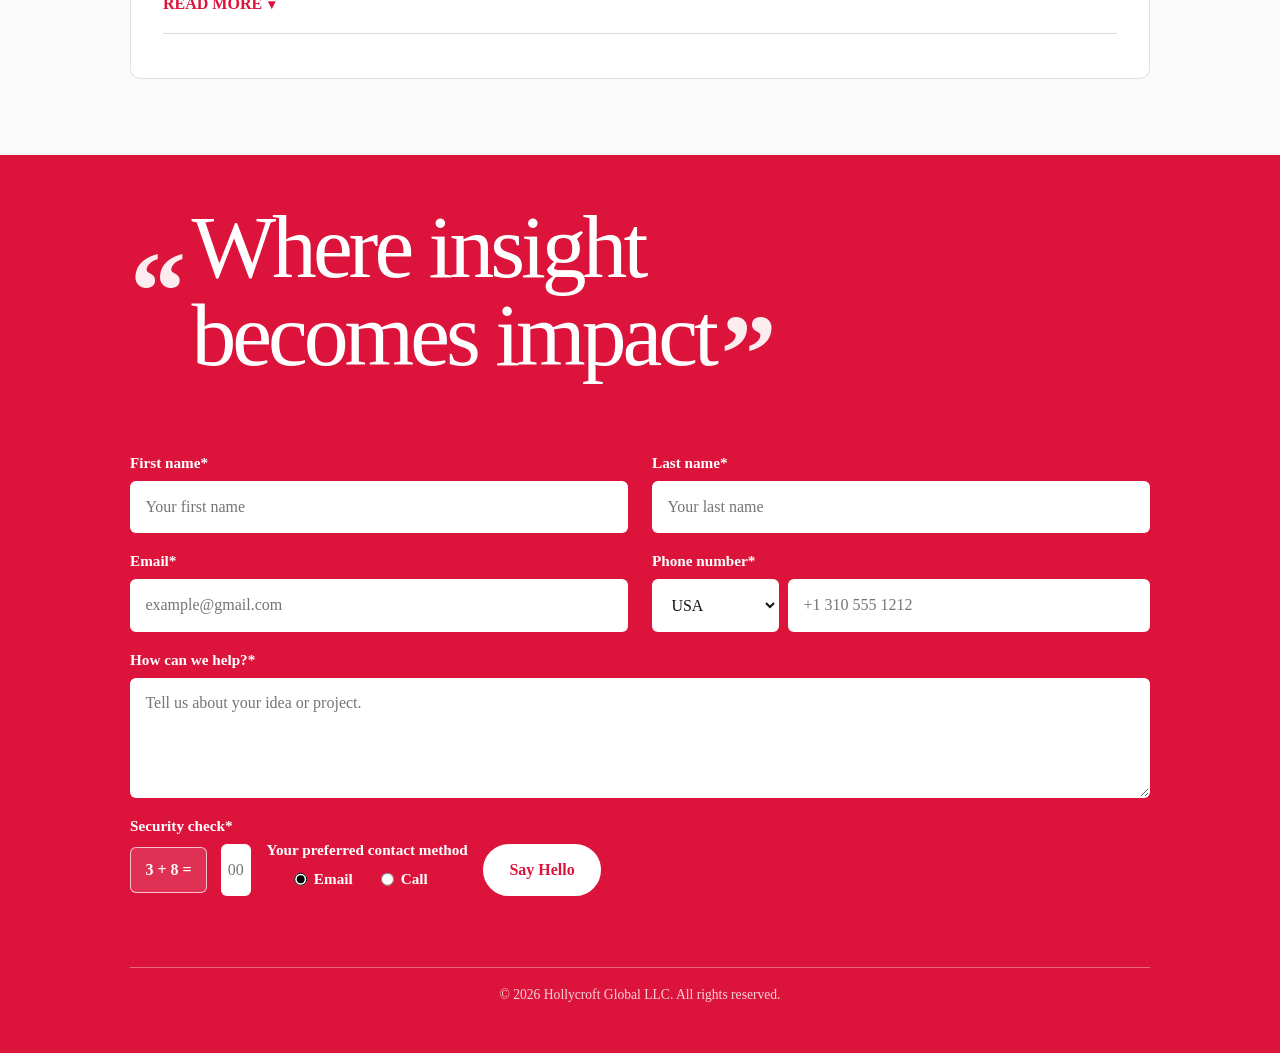
==== commit 77ec6231: "Add files via upload" ====
--- a/hollycroft-global-offline-code v.2/index.html
+++ b/hollycroft-global-offline-code v.2/index.html
@@ -5,7 +5,7 @@
   <meta name="viewport" content="width=device-width, initial-scale=1, viewport-fit=cover" />
   <meta name="referrer" content="strict-origin-when-cross-origin" />
   <meta http-equiv="X-Content-Type-Options" content="nosniff" />
-  <meta http-equiv="Content-Security-Policy" content="default-src 'self'; script-src 'self'; style-src 'self' https://fonts.googleapis.com; font-src https://fonts.gstatic.com; img-src 'self' data:; connect-src 'self'; object-src 'none'; base-uri 'self'; form-action 'self'; frame-src 'none'; worker-src 'none';" />
+  <meta http-equiv="Content-Security-Policy" content="default-src 'self'; script-src 'self'; style-src 'self' https://fonts.googleapis.com; font-src https://fonts.gstatic.com; img-src 'self' data:; connect-src 'self' https://hook.us2.make.com; object-src 'none'; base-uri 'self'; form-action 'self'; frame-src 'none'; worker-src 'none';" />
   <meta name="robots" content="index,follow" />
   <title>Hollycroft Global</title>
   <meta name="description" content="Hollycroft Global is a marketing agency partnering with brands shaping the future." data-meta-content="pageDescription" />
@@ -241,8 +241,10 @@
             <div class="contact-actions">
               <fieldset class="contact-method">
                 <legend data-content="contact.preferredMethodLabel">Your preferred contact method</legend>
-                <label><input type="radio" name="preferred-contact-method" value="email" checked /> <span data-content="contact.emailOption">Email</span></label>
-                <label><input type="radio" name="preferred-contact-method" value="call" /> <span data-content="contact.callOption">Call</span></label>
+                <div class="contact-method-options">
+                  <label><input type="radio" name="preferred-contact-method" value="email" checked /> <span data-content="contact.emailOption">Email</span></label>
+                  <label><input type="radio" name="preferred-contact-method" value="call" /> <span data-content="contact.callOption">Call</span></label>
+                </div>
               </fieldset>
 
               <button class="contact-submit" id="contact-submit" type="button" data-content="buttons.submit">Say Hello</button>
--- a/hollycroft-global-offline-code v.2/site.css
+++ b/hollycroft-global-offline-code v.2/site.css
@@ -569,7 +569,7 @@
   font-weight: 600;
   font-size: 0.95rem;
 }
-.form-field input:not(.captcha-answer),
+.form-field input:not(.captcha-answer):not([type="radio"]),
 .form-field select,
 .form-field textarea {
   width: 100%;
@@ -656,13 +656,16 @@
 .contact-actions {
   display: flex;
   align-items: center;
+  flex: 1 1 18rem;
+  justify-content: flex-start;
   gap: 0.85rem;
+  min-width: min(100%, 18rem);
 }
 .contact-method {
-  display: flex;
-  align-items: center;
+  display: grid;
+  align-items: start;
   justify-content: center;
-  gap: 1rem;
+  gap: 0.8rem;
   border: 0;
   margin: 0;
   padding: 0;
@@ -671,13 +674,43 @@
 .contact-method legend {
   width: auto;
   margin: 0;
+  line-height: 1.15;
+  transform: translateY(-0.8rem);
+}
+.contact-method-options {
+  display: flex;
+  align-items: center;
+  justify-content: flex-start;
+  gap: 0.95rem;
+  transform: translateX(-0.8rem);
 }
 .contact-method label {
   display: inline-flex;
   align-items: center;
   gap: 0.4rem;
-}
-.contact-method input { accent-color: #000; }
+  line-height: 1;
+  white-space: nowrap;
+}
+.contact-method label + label {
+  transform: translateX(0.8rem);
+}
+.contact-method input[type="radio"] {
+  width: 0.85rem;
+  min-width: 0.85rem;
+  max-width: 0.85rem;
+  height: 0.85rem;
+  min-height: 0.85rem;
+  max-height: 0.85rem;
+  flex: 0 0 auto;
+  inline-size: 0.85rem;
+  block-size: 0.85rem;
+  border: 0;
+  margin: 0;
+  padding: 0;
+  background: transparent;
+  accent-color: #000;
+  transform: translateY(0.02em);
+}
 .contact-submit {
   justify-self: center;
   border: 2px solid #fff;
@@ -771,8 +804,20 @@
   .phone-row { grid-template-columns: 1fr; }
   .captcha-field,
   .contact-actions { grid-column: auto; }
-  .contact-actions { justify-items: center; }
-  .contact-method { justify-content: center; }
+  .contact-actions {
+    flex: 1 1 100%;
+    justify-content: center;
+    min-width: 100%;
+  }
+  .contact-method,
+  .contact-method-options { justify-content: center; }
+}
+
+@media (max-width: 430px) {
+  .contact-actions {
+    align-items: center;
+    flex-direction: column;
+  }
 }
 
 @media (prefers-reduced-motion: reduce) {
